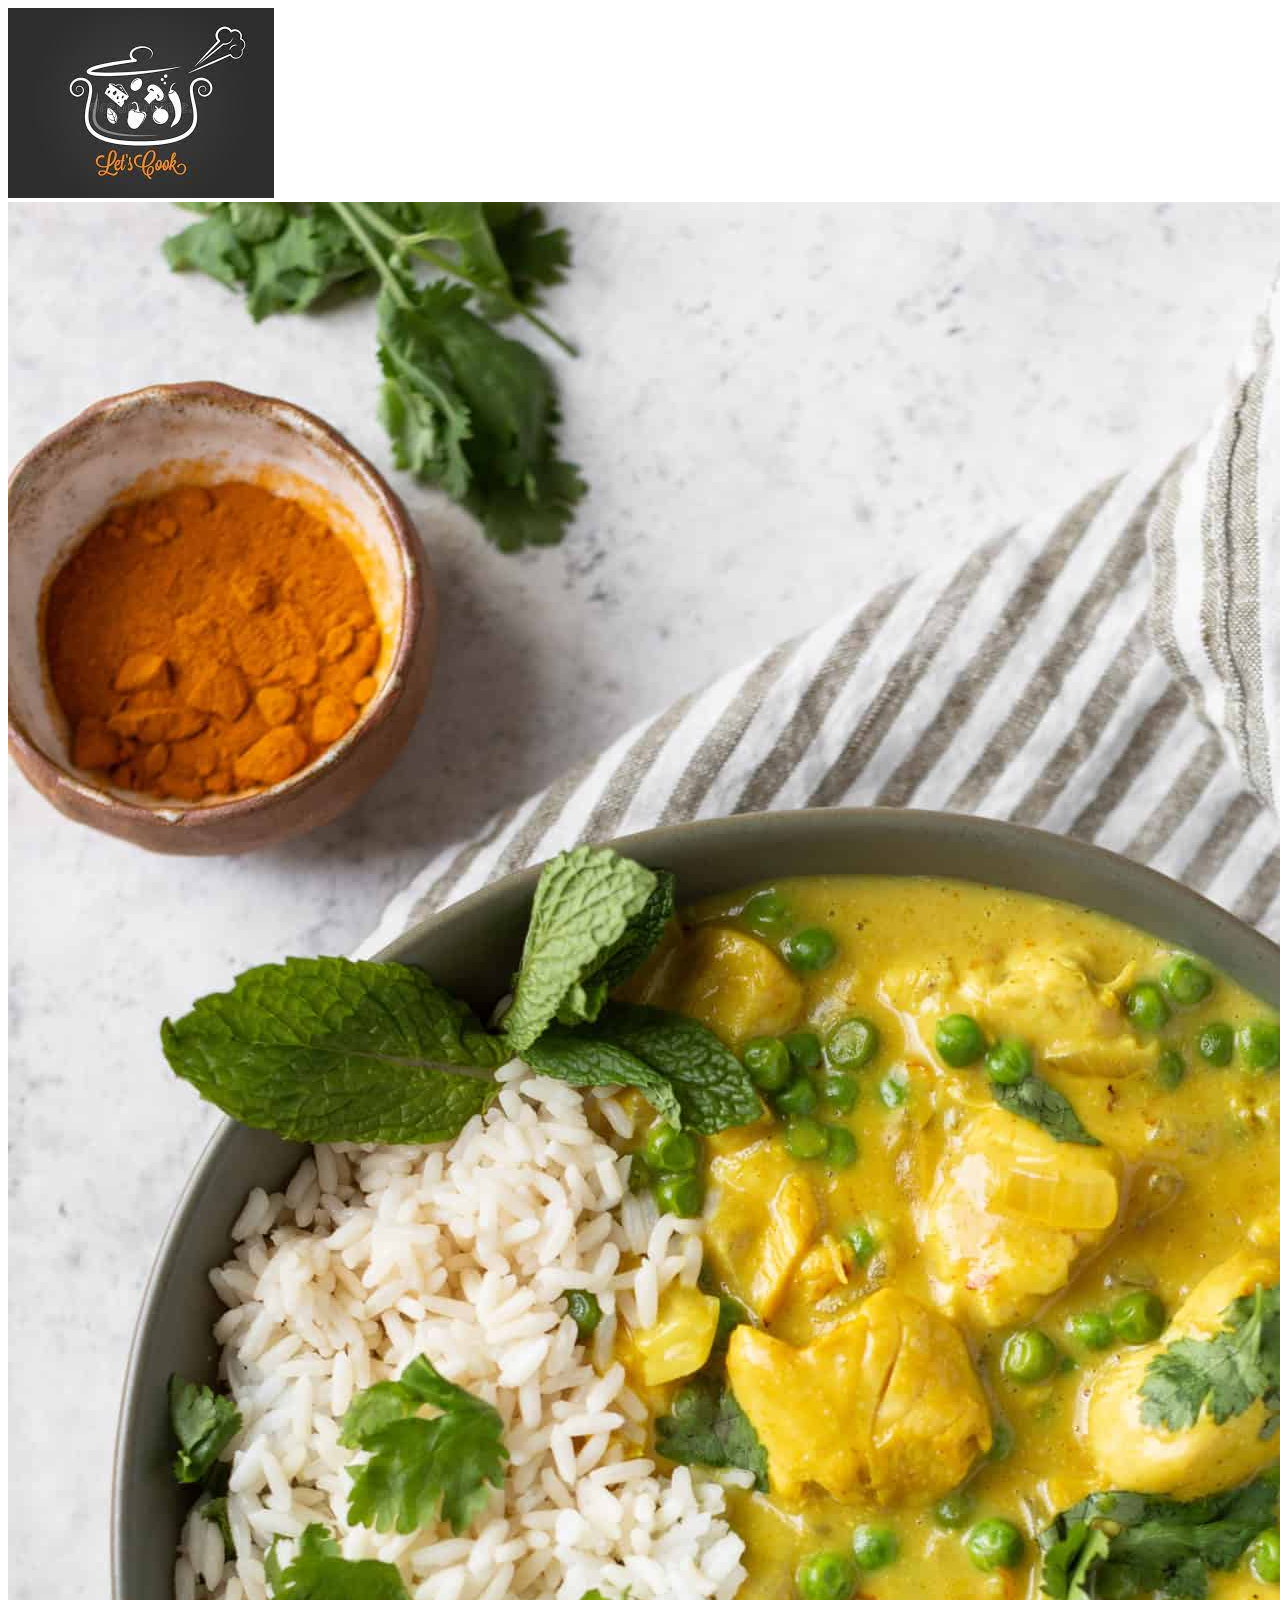
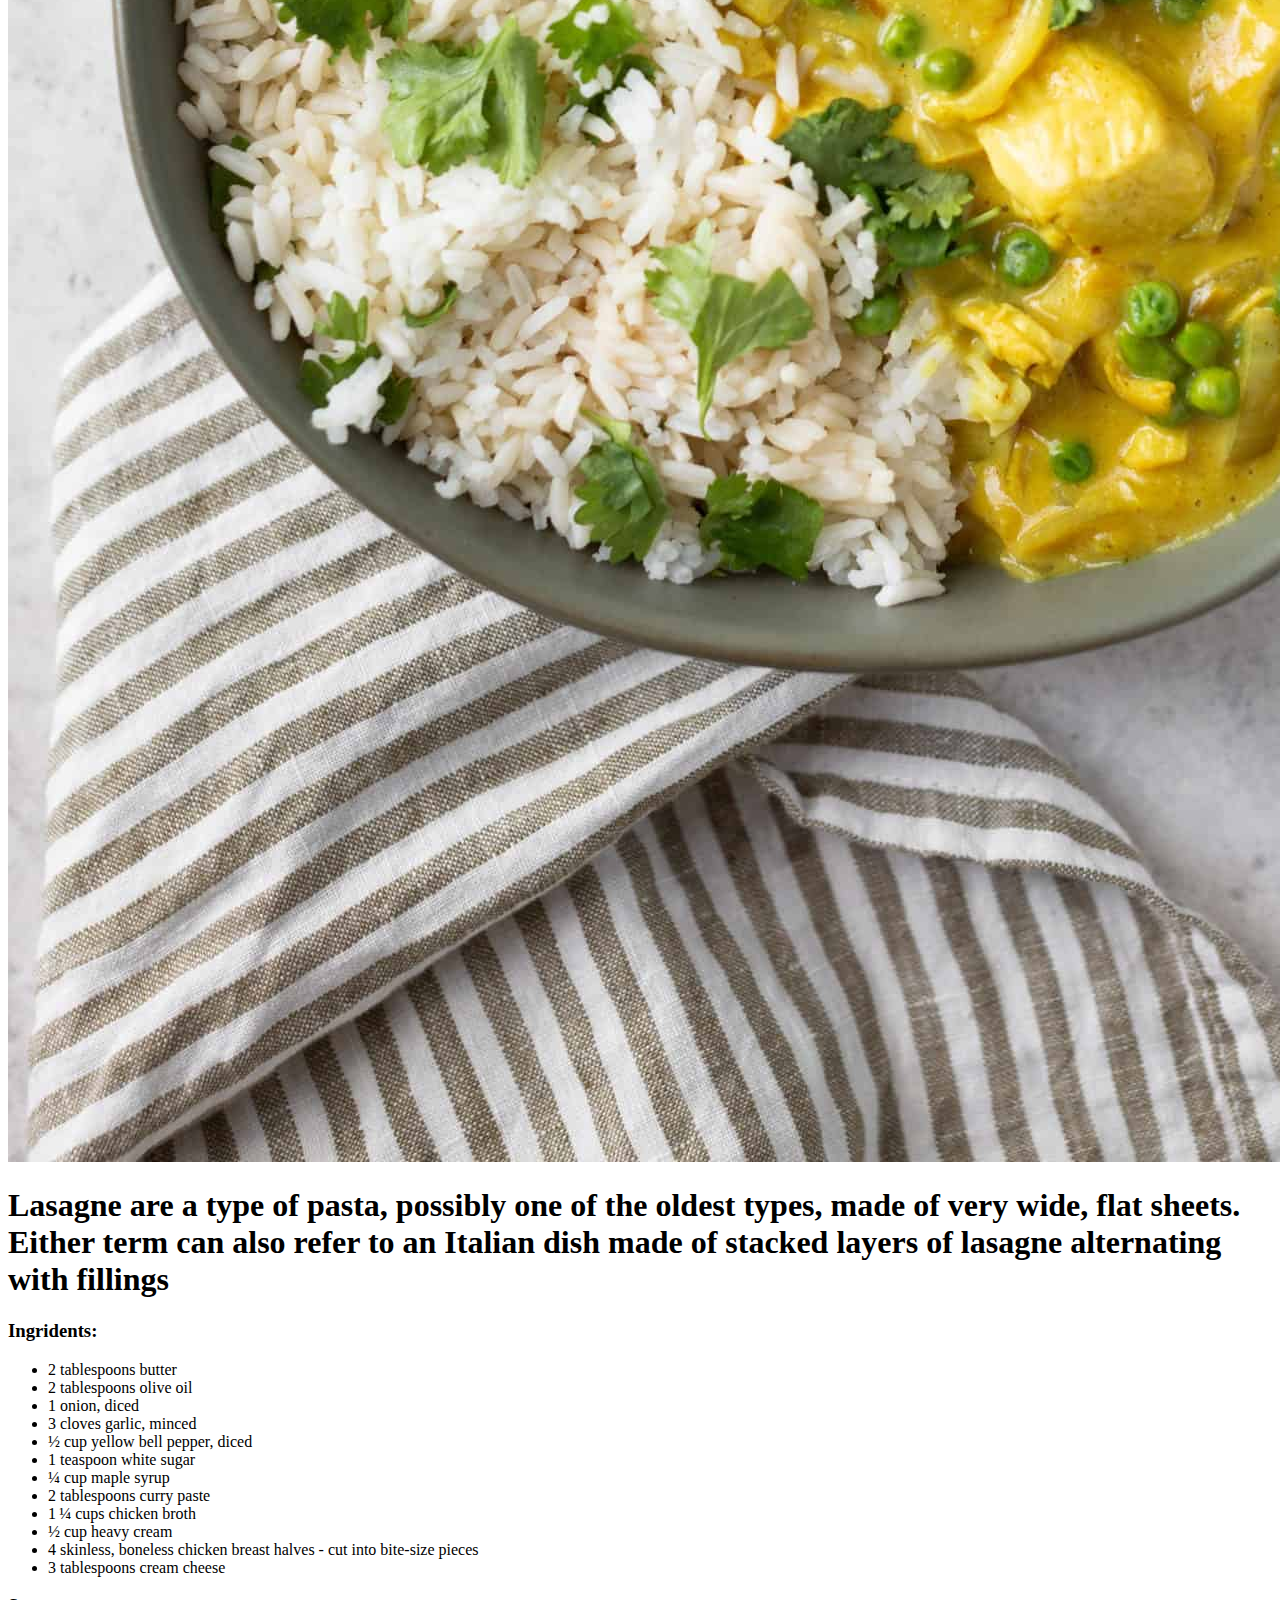
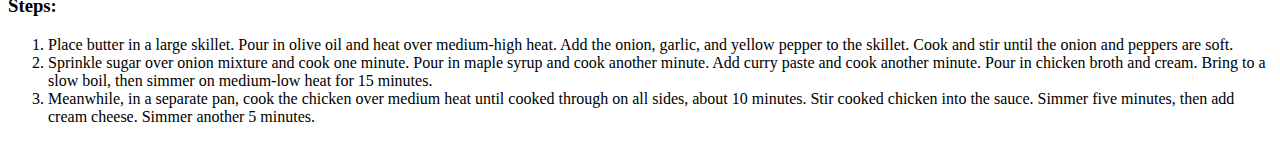
==== recipes/curry_chicken.html @ c44e0c7f "added boilerplate for hmtl, recipes, and completed the recipes for three foods" ====
<!DOCTYPE html>
<html lang="en">
  <head>
    <meta charset="UTF-8">
    <title>Lasagna Recipes</title>
  </head>

  <body>
    <a href="../index.html"><img src="../images/download.jpeg"></a>
    <img src="../images/creamy-chicken-curry-and-rice-3-scaled.jpeg" alt="Lasagna image">
    <h1>Lasagne are a type of pasta, 
    possibly one of the oldest types, 
    made of very wide, flat sheets. 
    Either term can also refer to an Italian 
    dish made of stacked layers of lasagne 
    alternating with fillings</h1>
    <h3>Ingridents:</h3>
    <ul>
        <li>2 tablespoons butter</li>
        <li>2 tablespoons olive oil</li>
        <li>1 onion, diced</li>
        <li>3 cloves garlic, minced</li>
        <li>½ cup yellow bell pepper, diced</li>
        <li>1 teaspoon white sugar</li>
        <li>¼ cup maple syrup</li>
        <li>2 tablespoons curry paste</li>
        <li>1 ¼ cups chicken broth</li>
        <li>½ cup heavy cream</li>
        <li>4 skinless, boneless chicken breast halves - cut into bite-size pieces</li>
        <li>3 tablespoons cream cheese</li>

    </ul>

    <h3>Steps:</h3>
    <ol>
        <li>Place butter in a large skillet. 
          Pour in olive oil and heat over medium-high heat. 
          Add the onion, garlic, and yellow pepper to the skillet. 
          Cook and stir until the onion and peppers are soft.
        </li>
        <li>Sprinkle sugar over onion mixture and cook one minute. 
          Pour in maple syrup and cook another minute. 
          Add curry paste and cook another minute. 
          Pour in chicken broth and cream. Bring to a slow boil, 
          then simmer on medium-low heat for 15 minutes.
        </li>
        <li>Meanwhile, in a separate pan, 
          cook the chicken over medium heat until cooked through on all sides, 
          about 10 minutes. Stir cooked chicken into the sauce. 
          Simmer five minutes, then add cream cheese. Simmer another 5 minutes.
        </li>
    </ol>

  </body>

</html>
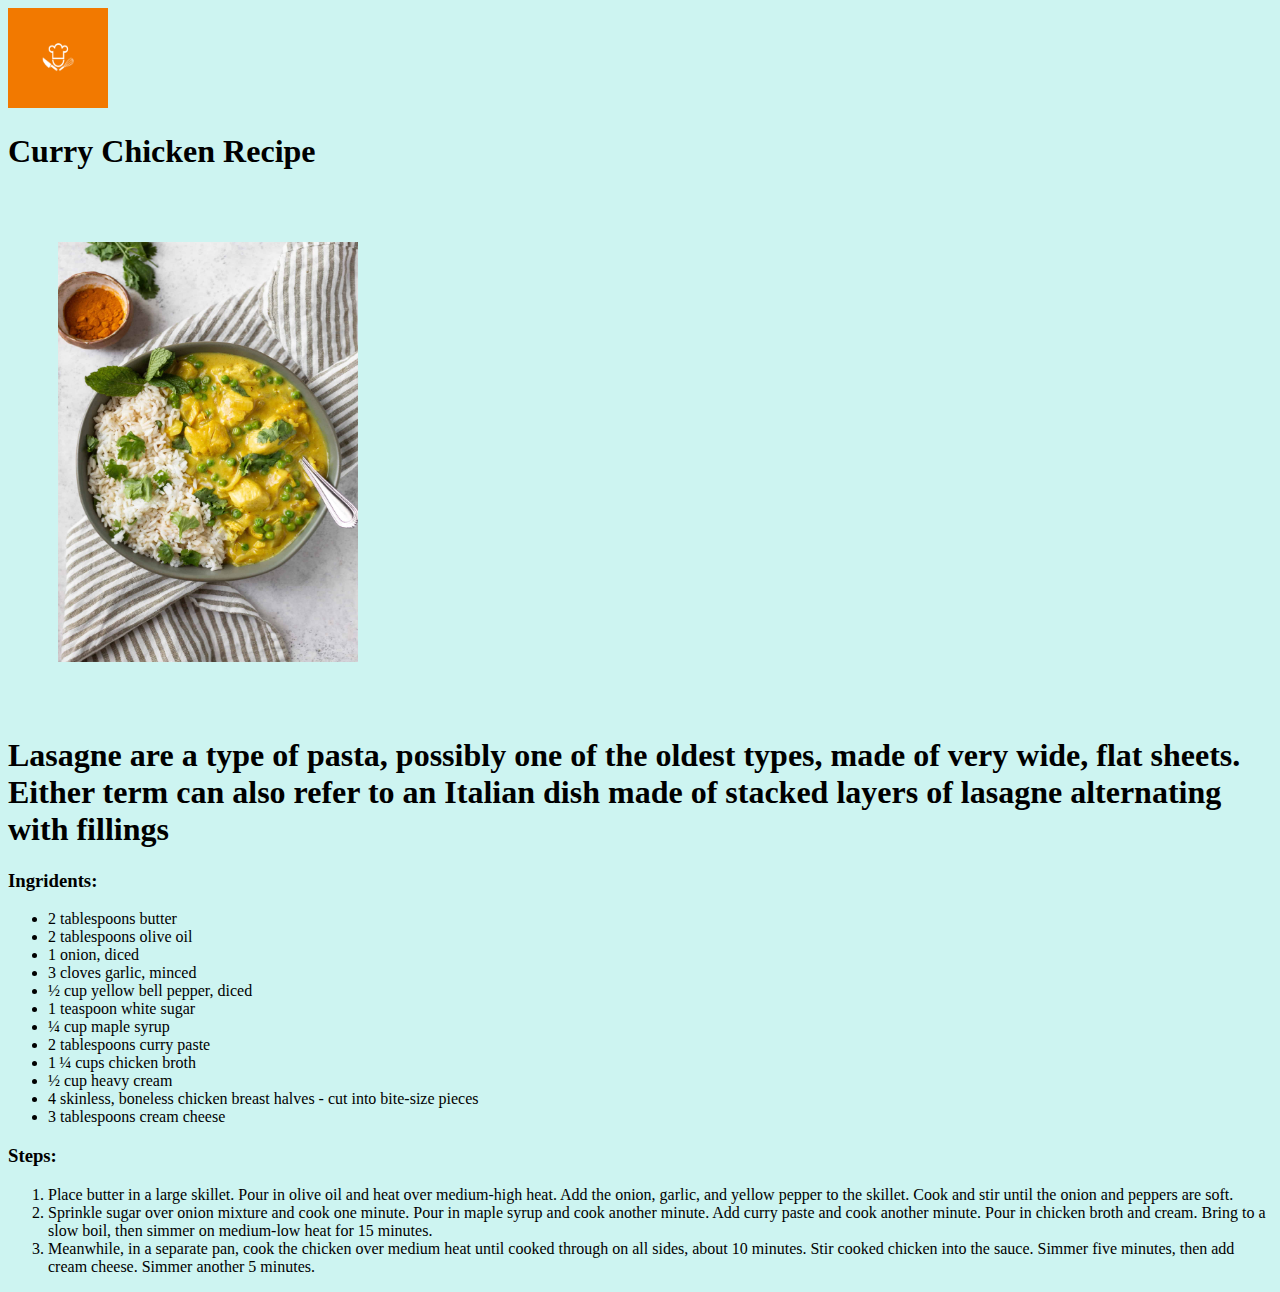
==== commit 34004d1a: "added css for homepage and the recipe pages" ====
--- a/recipes/curry_chicken.html
+++ b/recipes/curry_chicken.html
@@ -2,12 +2,16 @@
 <html lang="en">
   <head>
     <meta charset="UTF-8">
-    <title>Lasagna Recipes</title>
+    <title>Curry Chicken</title>
+    <link rel="stylesheet" href="../styles.css">
   </head>
 
   <body>
-    <a href="../index.html"><img src="../images/download.jpeg"></a>
-    <img src="../images/creamy-chicken-curry-and-rice-3-scaled.jpeg" alt="Lasagna image">
+    <div class="logo"><a href="../index.html"><img src="../images/19966_15916040_2891086_bbf9740f_image.png"></a></div>
+    <h1>Curry Chicken Recipe</h1>
+    <div class="page"></div>
+      <img class="image" src="../images/creamy-chicken-curry-and-rice-3-scaled.jpeg" alt="Lasagna image">
+    </div>
     <h1>Lasagne are a type of pasta, 
     possibly one of the oldest types, 
     made of very wide, flat sheets. 
--- a/styles.css
+++ b/styles.css
@@ -0,0 +1,27 @@
+* {
+    background-color: rgb(205, 244, 241);
+}
+
+.logo img{
+    width: 100px;
+    height: 100px
+}
+
+.container {
+    text-align: center;
+}
+
+.image{
+    width: 300px;
+    height:420px;
+    margin: 50px;
+    
+}
+
+.caption{
+    display: block;
+}
+
+.page {
+    text-align: left;
+}
